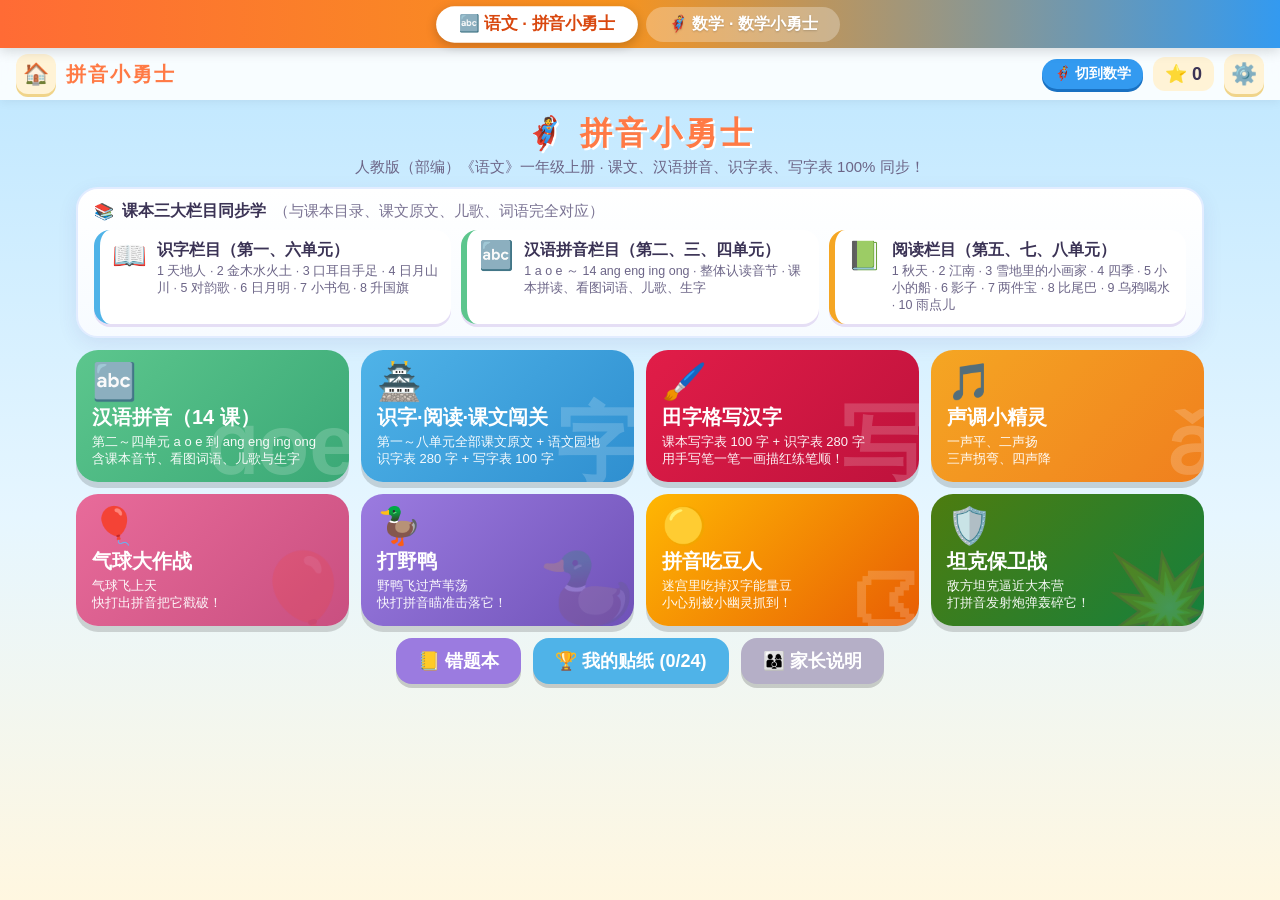
==== all.html @ 0b1629b4 "Add online all-in-one combo web page with live game switcher (all.html, combo.html)" ====
<!DOCTYPE html>
<html lang="zh-CN">
<head>
  <meta charset="UTF-8">
  <meta name="viewport" content="width=device-width, initial-scale=1.0, maximum-scale=1.0, user-scalable=no, viewport-fit=cover">
  <meta name="apple-mobile-web-app-capable" content="yes">
  <meta name="apple-mobile-web-app-status-bar-style" content="default">
  <meta name="apple-mobile-web-app-title" content="一年级小勇士">
  <meta name="mobile-web-app-capable" content="yes">
  <link rel="manifest" href="manifest.json">
  <title>一年级小勇士 · 拼音+数学二合一</title>
  <style>
    * { box-sizing: border-box; -webkit-tap-highlight-color: transparent; }
    html, body {
      margin: 0; padding: 0; width: 100%; height: 100%;
      overflow: hidden;
      font-family: 'PingFang SC', 'Hiragino Sans GB', 'Microsoft YaHei', sans-serif;
      background: #b8ecff;
    }
    .switch-bar {
      height: 48px;
      background: linear-gradient(90deg, #ff6b35 0%, #f7931e 48%, #339af0 100%);
      display: flex;
      align-items: center;
      justify-content: center;
      gap: 12px;
      padding: 0 12px;
      box-shadow: 0 3px 12px rgba(0,0,0,.15);
      position: relative;
      z-index: 9999;
    }
    .sw-btn {
      border: none;
      border-radius: 999px;
      padding: 7px 22px;
      font-size: 16px;
      font-weight: 900;
      cursor: pointer;
      background: rgba(255, 255, 255, 0.28);
      color: #ffffff;
      transition: all .18s cubic-bezier(0.2, 0.8, 0.2, 1);
      display: inline-flex;
      align-items: center;
      gap: 6px;
      text-shadow: 0 1px 2px rgba(0,0,0,.18);
    }
    .sw-btn:hover {
      background: rgba(255, 255, 255, 0.4);
      transform: translateY(-1px);
    }
    .sw-btn:active {
      transform: translateY(1px);
    }
    .sw-btn.active {
      background: #ffffff;
      color: #d9480f;
      box-shadow: 0 3px 10px rgba(0,0,0,.22);
      transform: scale(1.04);
      text-shadow: none;
    }
    .sw-btn.math.active {
      color: #1971c2;
    }
    .game-frame {
      width: 100%;
      height: calc(100% - 48px);
      border: none;
      display: block;
      background: #b8ecff;
    }
  </style>
</head>
<body>
  <div class="switch-bar">
    <button id="btnPinyin" class="sw-btn active" onclick="switchGame('pinyin')">🔤 语文 · 拼音小勇士</button>
    <button id="btnMath" class="sw-btn math" onclick="switchGame('math')">🦸‍♂️ 数学 · 数学小勇士</button>
  </div>
  <iframe id="pinyinFrame" class="game-frame" src="index.html" allow="autoplay"></iframe>
  <iframe id="mathFrame" class="game-frame" src="math.html" allow="autoplay" style="display:none"></iframe>

  <script>
    const pinyinFrame = document.getElementById('pinyinFrame');
    const mathFrame = document.getElementById('mathFrame');
    const btnPinyin = document.getElementById('btnPinyin');
    const btnMath = document.getElementById('btnMath');

    function switchGame(which) {
      const isPinyin = which === 'pinyin';
      btnPinyin.classList.toggle('active', isPinyin);
      btnMath.classList.toggle('active', !isPinyin);
      pinyinFrame.style.display = isPinyin ? 'block' : 'none';
      mathFrame.style.display = isPinyin ? 'none' : 'block';
      if (history.replaceState) history.replaceState(null, '', '#' + which);

      // 切换标签时静音非活动游戏
      try {
        if (isPinyin && mathFrame.contentWindow) {
          if (mathFrame.contentWindow.speechSynthesis) mathFrame.contentWindow.speechSynthesis.cancel();
          const mathAudio = mathFrame.contentDocument.querySelector('audio');
          if (mathAudio) mathAudio.pause();
        } else if (!isPinyin && pinyinFrame.contentWindow) {
          if (pinyinFrame.contentWindow.speechSynthesis) pinyinFrame.contentWindow.speechSynthesis.cancel();
          const pyAudio = pinyinFrame.contentDocument.querySelector('audio');
          if (pyAudio) pyAudio.pause();
        }
      } catch (e) {}
    }

    window.addEventListener('load', () => {
      if (location.hash === '#math') switchGame('math');
    });

    // 接收子 iframe 内点击顶栏跳转时的事件，平滑原地切换
    window.addEventListener('message', e => {
      if (e.data === 'switch:math') switchGame('math');
      if (e.data === 'switch:pinyin') switchGame('pinyin');
    });

    if ('serviceWorker' in navigator && (location.protocol === 'https:' || location.hostname === 'localhost')) {
      navigator.serviceWorker.register('./sw.js').catch(() => {});
    }
  </script>
</body>
</html>
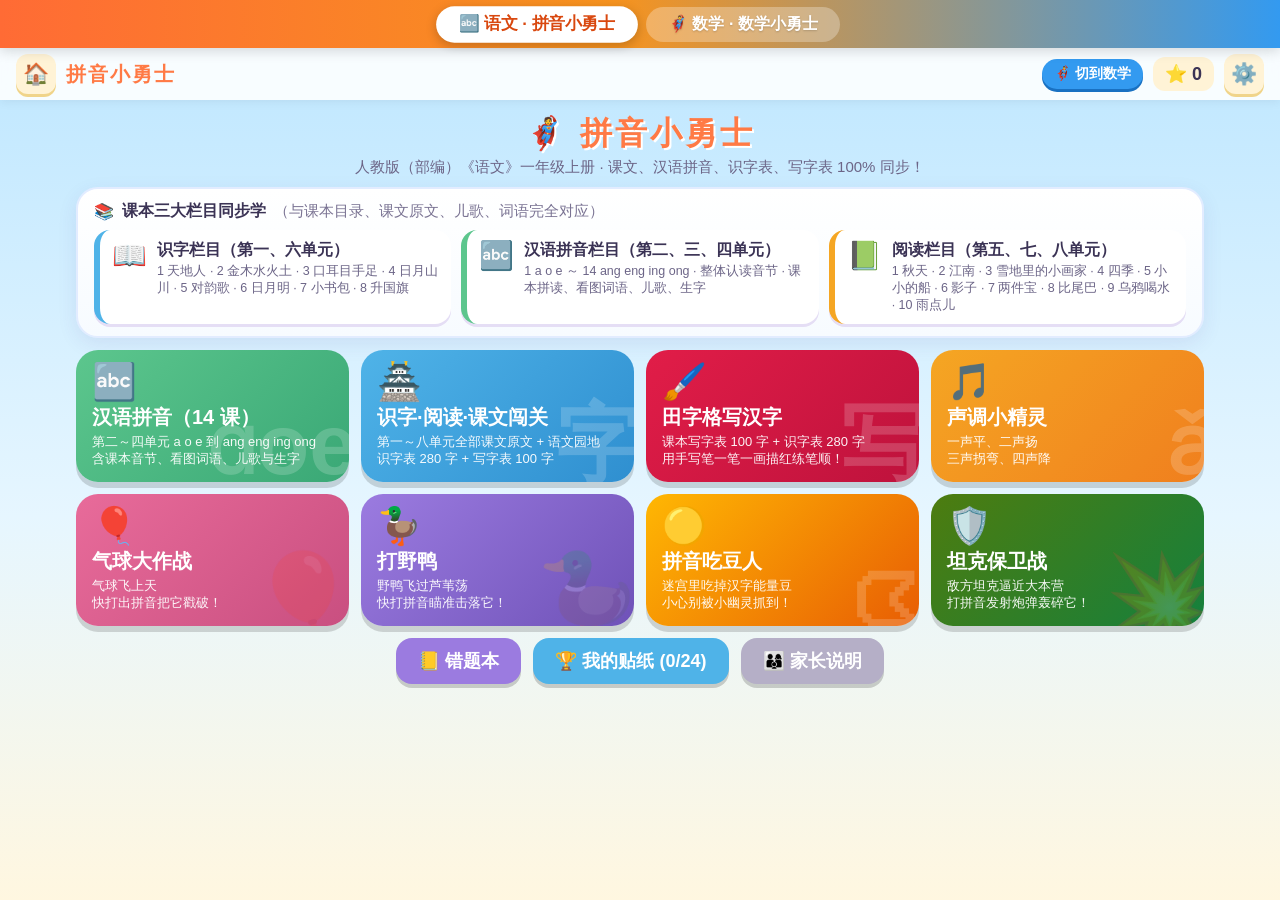
==== commit b3a54fdd: "Unify pinyin and math speech with bundled neural TTS" ====
--- a/all.html
+++ b/all.html
@@ -75,8 +75,8 @@
     <button id="btnPinyin" class="sw-btn active" onclick="switchGame('pinyin')">🔤 语文 · 拼音小勇士</button>
     <button id="btnMath" class="sw-btn math" onclick="switchGame('math')">🦸‍♂️ 数学 · 数学小勇士</button>
   </div>
-  <iframe id="pinyinFrame" class="game-frame" src="index.html" allow="autoplay"></iframe>
-  <iframe id="mathFrame" class="game-frame" src="math.html" allow="autoplay" style="display:none"></iframe>
+  <iframe id="pinyinFrame" class="game-frame" src="index.html?v=tts3" allow="autoplay"></iframe>
+  <iframe id="mathFrame" class="game-frame" src="math.html?v=tts3" allow="autoplay" style="display:none"></iframe>
 
   <script>
     const pinyinFrame = document.getElementById('pinyinFrame');
@@ -92,18 +92,10 @@
       mathFrame.style.display = isPinyin ? 'none' : 'block';
       if (history.replaceState) history.replaceState(null, '', '#' + which);
 
-      // 切换标签时静音非活动游戏
-      try {
-        if (isPinyin && mathFrame.contentWindow) {
-          if (mathFrame.contentWindow.speechSynthesis) mathFrame.contentWindow.speechSynthesis.cancel();
-          const mathAudio = mathFrame.contentDocument.querySelector('audio');
-          if (mathAudio) mathAudio.pause();
-        } else if (!isPinyin && pinyinFrame.contentWindow) {
-          if (pinyinFrame.contentWindow.speechSynthesis) pinyinFrame.contentWindow.speechSynthesis.cancel();
-          const pyAudio = pinyinFrame.contentDocument.querySelector('audio');
-          if (pyAudio) pyAudio.pause();
-        }
-      } catch (e) {}
+      // Audio 由共享配音播放器管理，不一定挂在 DOM 中。
+      const inactiveFrame = isPinyin ? mathFrame : pinyinFrame;
+      try { inactiveFrame.contentWindow.TeacherVoice?.stop(); } catch (e) {}
+
     }
 
     window.addEventListener('load', () => {
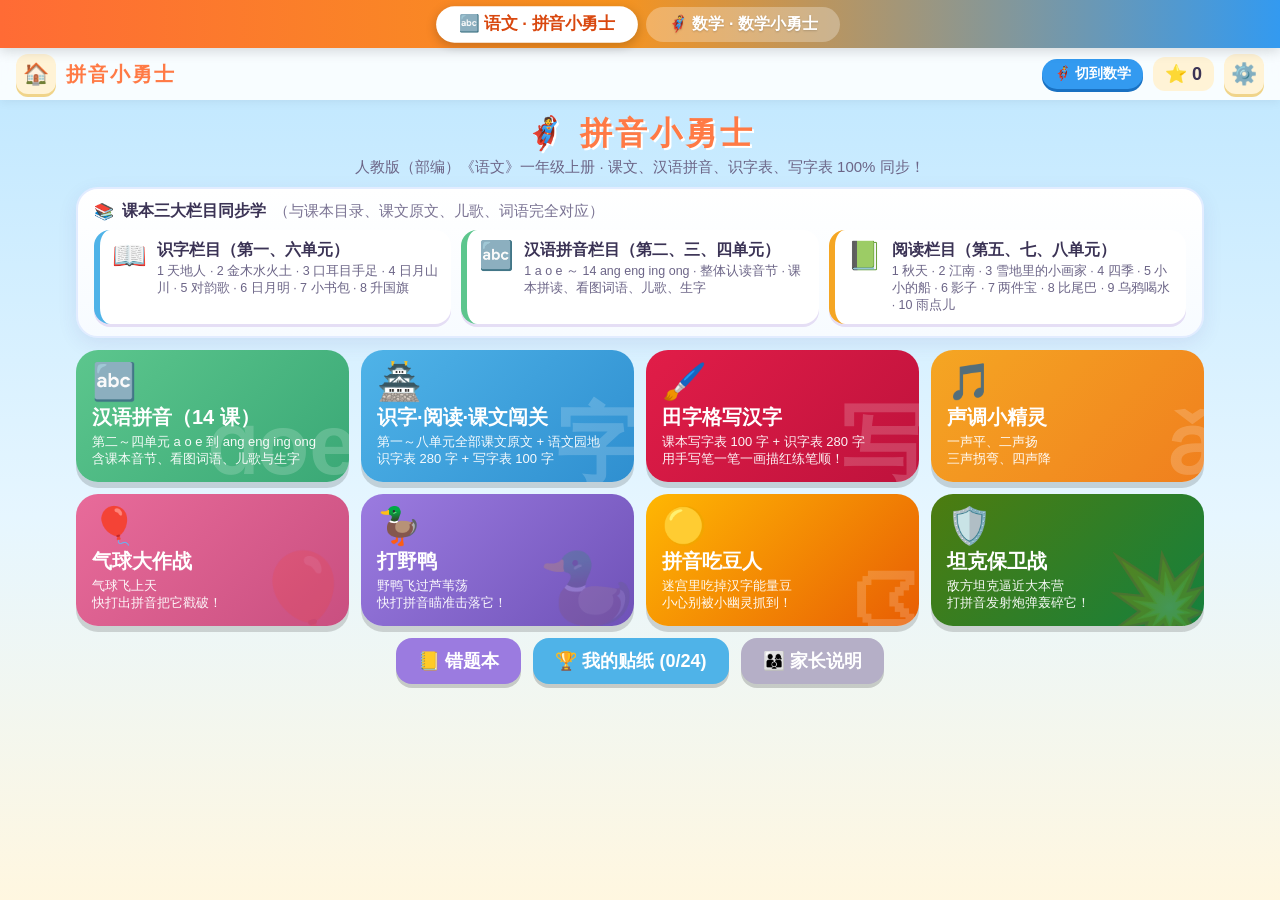
==== commit 83a59868: "升级游戏画面、音效和拼音声调" ====
--- a/all.html
+++ b/all.html
@@ -94,7 +94,7 @@
 
       // Audio 由共享配音播放器管理，不一定挂在 DOM 中。
       const inactiveFrame = isPinyin ? mathFrame : pinyinFrame;
-      try { inactiveFrame.contentWindow.TeacherVoice?.stop(); } catch (e) {}
+      try { inactiveFrame.contentWindow.TeacherVoice?.stop(); inactiveFrame.contentWindow.ArcadeFX?.stop(); } catch (e) {}
 
     }
 
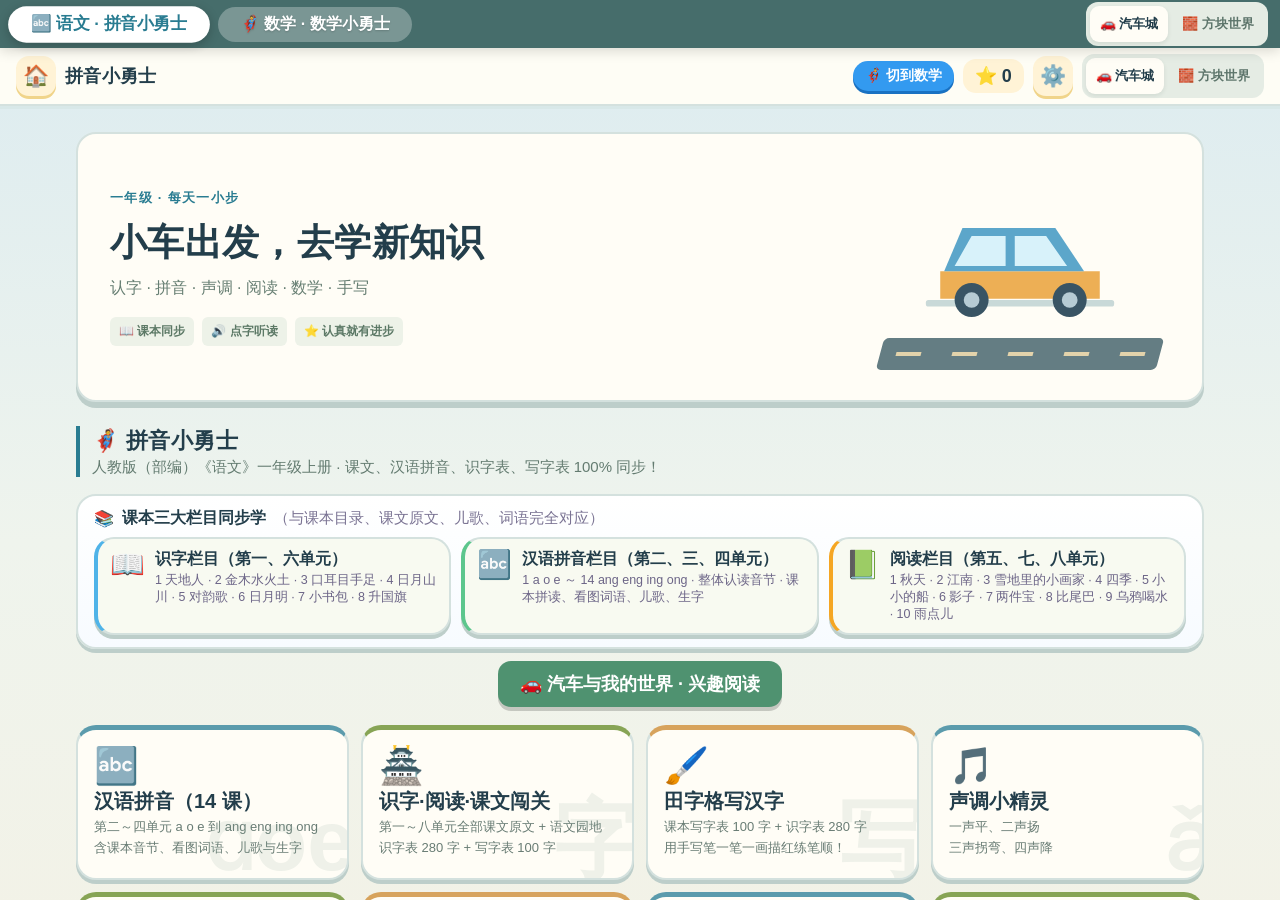
==== commit 9b5910aa: "新增汽车方块主题学习与700道分章练习，题目仅逐字点读" ====
--- a/all.html
+++ b/all.html
@@ -69,6 +69,7 @@
       background: #b8ecff;
     }
   </style>
+<link rel="stylesheet" href="learning-theme.css?v=worlds1">
 </head>
 <body>
   <div class="switch-bar">
@@ -78,11 +79,13 @@
   <iframe id="pinyinFrame" class="game-frame" src="index.html?v=tts3" allow="autoplay"></iframe>
   <iframe id="mathFrame" class="game-frame" src="math.html?v=tts3" allow="autoplay" style="display:none"></iframe>
 
+  <script src="learning-theme.js?v=worlds1"></script>
   <script>
     const pinyinFrame = document.getElementById('pinyinFrame');
     const mathFrame = document.getElementById('mathFrame');
     const btnPinyin = document.getElementById('btnPinyin');
     const btnMath = document.getElementById('btnMath');
+    window.LearningTheme?.setSoundProvider(()=>{try{return (location.hash==='#math'?mathFrame:pinyinFrame).contentWindow.LearningTheme?.isSoundEnabled()??false;}catch{return false;}});
 
     function switchGame(which) {
       const isPinyin = which === 'pinyin';
--- a/learning-theme.css
+++ b/learning-theme.css
@@ -0,0 +1,25 @@
+/* 原创汽车与方块主题；课文和拼音使用清晰的标准字体。 */
+:root{--world-ink:#233e4b;--world-accent:#297c91;--world-paper:#fffdf6;--world-edge:#d4e1de;--world-shadow:#bdceca;--world-radius:20px;--ink:var(--world-ink)}
+html[data-learning-theme="blocks"]{--world-ink:#30472b;--world-accent:#4c7d3d;--world-paper:#fffbee;--world-edge:#bfd09d;--world-shadow:#8fa471;--world-radius:5px}
+html[data-learning-theme] body{background:linear-gradient(#ddecf0 0,#eff4ed 46%,#f4f1e4 100%);color:var(--world-ink)}
+html[data-learning-theme="blocks"] body{background:linear-gradient(90deg,#d9e7c34d 1px,transparent 1px),linear-gradient(#d9e7c34d 1px,transparent 1px),linear-gradient(#cfe4e3,#eff4de 58%,#efe7cf);background-size:36px 36px,36px 36px,100% 100%}
+html[data-learning-theme] .topbar{background:#fffdf5f5;border-bottom:2px solid var(--world-edge);box-shadow:0 3px 0 #bed0c52e;gap:9px;flex-wrap:wrap}
+html[data-learning-theme] .topbar .title{color:var(--world-ink);letter-spacing:.02em;font-size:18px}
+.learning-theme-picker{display:flex;gap:4px;padding:4px;background:#e5ece4;border-radius:12px;flex-shrink:0}.learning-theme-picker button{border:0;background:transparent;color:#5d756b;border-radius:9px;padding:8px 10px;min-height:36px;font-weight:800;font-size:13px;white-space:nowrap}.learning-theme-picker button[aria-pressed=true]{background:var(--world-paper);color:var(--world-ink);box-shadow:0 2px 4px #2e473c1a}
+html[data-learning-theme="cars"] .blocks-only,html[data-learning-theme="blocks"] .cars-only{display:none!important}
+html[data-learning-theme] .cloud{opacity:.24;animation:none}html[data-learning-theme="blocks"] .cloud,html[data-learning-theme="blocks"] .cloud:before,html[data-learning-theme="blocks"] .cloud:after{border-radius:0}
+.interest-hero{position:relative;margin:16px 0 24px;display:grid;grid-template-columns:1fr 290px;align-items:center;padding:30px 32px;border-radius:var(--world-radius);border:2px solid var(--world-edge);background:var(--world-paper);box-shadow:0 6px 0 var(--world-shadow);overflow:hidden;min-height:220px}.interest-kicker{color:var(--world-accent);font-size:13px;font-weight:800;letter-spacing:.1em}.interest-hero h1{margin:13px 0 12px;font-size:clamp(25px,3.8vw,37px);line-height:1.25;color:var(--world-ink);letter-spacing:.01em}.interest-hero p{font-size:16px;color:#667e72;margin:8px 0}.interest-tags{display:flex;flex-wrap:wrap;gap:8px;margin-top:18px}.interest-tags span{font-size:12px;font-weight:700;background:#edf2e8;color:#5c7966;border-radius:6px;padding:6px 9px}.interest-art{position:relative;max-width:280px}.interest-art>span>svg{width:100%;height:170px;position:relative;z-index:1}.interest-road{height:32px;border-radius:5px;background:#647d83;display:flex;align-items:center;justify-content:space-around;transform:skewX(-15deg)}.interest-road i{height:4px;width:25px;background:#f1ddb0}html[data-learning-theme="blocks"] .interest-road{transform:none;background:#6b994a;border-top:8px solid #97bb5c;border-bottom:7px solid #a27d53;border-radius:0;height:38px}.interest-road i{opacity:.9}html[data-learning-theme="blocks"] .interest-road i{background:#b29b62;height:6px;width:17px}
+html[data-learning-theme] .hero h1{color:var(--world-ink);font-size:22px;text-shadow:none;letter-spacing:.02em}html[data-learning-theme] .hero p{color:#637b70}.interest-hero+.hero{margin:0 0 17px;text-align:left;border-left:4px solid var(--world-accent);padding-left:12px}
+html[data-learning-theme] :is(.mode-card,.lesson-card,.tb-btn,.card,.ql-mode,.ql-skill,.ql-question,.ql-finish){border-radius:var(--world-radius);box-shadow:0 4px 0 var(--world-shadow);border:2px solid var(--world-edge)}
+html[data-learning-theme] .mode-card{background:var(--world-paper)!important;color:var(--world-ink);border-top:5px solid var(--c,#5e9c8f);transition:transform .12s;min-height:155px}.mode-card:nth-child(3n){--c:#d7a35c}.mode-card:nth-child(3n+1){--c:#5b9bac}.mode-card:nth-child(3n+2){--c:#87a455}html[data-learning-theme] .mode-card h2{font-size:20px}html[data-learning-theme] .mode-card p{color:#60756d;font-size:13px;line-height:1.6}html[data-learning-theme] .mode-card .big-bg{color:#8caa9e;opacity:.14}html[data-learning-theme] .mode-card:hover{transform:translateY(-2px)}html[data-learning-theme="blocks"] .mode-card{border-top-width:8px}
+html[data-learning-theme] .tb-btn{background:#f8faf1;color:var(--world-ink);border-left:4px solid var(--c,#739889)}html[data-learning-theme] .tb-title{color:var(--world-ink)}html[data-learning-theme] .lesson-card{background:var(--world-paper)}html[data-learning-theme] .unit-title{background:var(--world-accent)!important;border-radius:var(--world-radius);padding:13px 17px;color:white}html[data-learning-theme] :is(.btn,.cat-tab,.icon-btn,.star-count){border-radius:calc(var(--world-radius) * .65)}html[data-learning-theme="blocks"] :is(.btn,.cat-tab,.icon-btn,.star-count){box-shadow:3px 3px 0 #617e534d}html[data-learning-theme] .btn.blue{background:#387e96}html[data-learning-theme] .btn.green{background:#4f9270}html[data-learning-theme] .btn.orange{background:#ac793b}.switch-bar{background:#466d6b!important}.switch-bar .learning-theme-picker{margin-left:auto}.switch-bar .sw-btn.active{color:var(--world-accent)}
+html[data-learning-theme] .ql-shell{max-width:1000px}.ql-home-heading{display:flex;align-items:center;gap:18px}.ql-unit-icon{width:94px;min-width:94px}.ql-unit-icon svg{width:100%}.ql-home-heading h1{font-size:clamp(24px,3.3vw,34px);margin:6px 0}.ql-home-heading p{color:#647e71;line-height:1.6}.ql-breadcrumb{display:flex;gap:10px;align-items:center;flex-wrap:wrap;margin-bottom:20px;font-size:14px;color:#6b8177}.ql-chapters{display:grid;grid-template-columns:repeat(5,minmax(0,1fr));gap:10px;margin:20px 0}.ql-chapter{display:flex;flex-direction:column;align-items:flex-start;gap:7px;border:2px solid var(--world-edge);border-radius:var(--world-radius);padding:13px;background:#fffdf7;min-height:110px;text-align:left;color:var(--world-ink)}.ql-chapter[aria-pressed=true]{border-color:var(--world-accent);background:#e9f3e6;box-shadow:0 3px 0 var(--world-shadow)}.ql-chapter small{font-size:11px;color:#6e8577}.ql-chapter strong{font-size:16px;line-height:1.4}.ql-chapter-num{font-size:12px;font-weight:800;color:var(--world-accent)}.ql-source{font-size:12px;color:#728474;line-height:1.7}.ql-source a{color:#487c78}.ql-story{padding:22px;background:var(--world-paper);border:2px solid var(--world-edge);border-radius:var(--world-radius);margin:20px 0}.ql-story-header{display:flex;justify-content:space-between;align-items:center;gap:10px;margin-bottom:14px}.ql-story-header h2{font-size:19px;margin:0}.ql-story-line{line-height:2.5;margin:9px 0}.ql-word-strip{display:flex;flex-wrap:wrap;gap:13px;margin-top:15px}.ql-word{padding:8px 11px;border-radius:10px;background:#eaf2e8;border:1px solid #d1e2d3}.ql-mode-count{font-size:12px!important;color:#7d8f7e}.ql-theme-scene{display:flex;align-items:center;gap:12px;background:#e7eee3;border-radius:12px;padding:8px 14px;margin:16px 0;color:#5c7568;font-size:13px;font-weight:800}.ql-theme-scene svg{width:72px;height:50px}.ql-lesson-route{font-size:12px;color:#819080}
+.ql-read-char{display:inline-block;border:0;background:transparent;box-shadow:none!important;color:inherit;padding:0 2px;margin:0;vertical-align:baseline;border-radius:5px!important;font-size:inherit;font-weight:inherit;line-height:inherit;min-width:1.1em}.ql-read-char ruby{ruby-align:center}.ql-read-char rt{font:500 .48em/1.4 var(--py-font);color:#5c7d76;letter-spacing:0}.ql-read-char:hover,.ql-read-char:focus-visible{background:#e7f1cf;outline:2px solid #9bb964;outline-offset:1px}.ql-read-char:active{background:#cddfae;transform:translateY(1px)}.ql-read-syl{font:inherit;color:#296f81;border:0;border-bottom:1px dashed #9cbcb9;background:transparent;padding:1px 3px;cursor:pointer}.ql-reading{font-size:22px}.ql-question h2{line-height:2.45!important;font-size:clamp(21px,3.2vw,27px)}.ql-reading-punctuation{margin:0 3px}.ql-read-char.active{background:#e7f1cf}.ql-picture{margin:16px 0;padding:20px;background:#f7f9f0;border:2px dashed #d1dfce;border-radius:var(--world-radius)}.ql-picture-caption{font-size:15px;color:#607e6c;font-weight:800;text-align:center;margin-bottom:14px}.ql-picture-items{display:flex;align-items:center;justify-content:center;flex-wrap:wrap;gap:16px}.ql-picture-items.stack{flex-direction:column;gap:0}.ql-picture-items.row{flex-wrap:nowrap}.ql-picture-items.joined{gap:3px;flex-wrap:nowrap}.ql-figure{display:flex;flex-direction:column;align-items:center;justify-content:center;min-width:0;flex:0 1 145px;margin:0}.ql-figure svg{display:block;max-width:145px;max-height:120px;width:100%;filter:drop-shadow(0 5px 3px #526e5f12)}.ql-figure .ql-emoji{font-size:62px;line-height:1.5}.ql-figure figcaption{font-size:19px;line-height:2.2;text-align:center;max-width:100%;overflow-wrap:anywhere}.ql-picture-items.row .ql-figure{flex:1;max-width:145px}.ql-picture-items.joined .ql-figure{flex:1;max-width:110px}.ql-picture-items.stack .ql-figure{flex:0 0 auto;height:85px}.ql-picture-items.stack .ql-figure svg{width:110px;height:85px}.ql-choice-panel{display:flex;align-items:center;gap:12px;flex:1;padding:12px 14px;border:2px solid var(--world-edge);border-radius:var(--world-radius);background:var(--world-paper)}.ql-option-reading{font-size:19px;line-height:2.4;flex:1;min-width:0}.ql-choice-panel .ql-choice{flex:none;min-width:62px;width:62px;padding:9px 8px;font-size:15px;min-height:48px;text-align:center;background:#e9f1e3;border:1px solid #c5d7be;border-radius:10px}.ql-choice-panel.correct{border-color:#6fa673;background:#eaf7e9}.ql-choice-panel.try-again{border-color:#d7b670}.ql-option-row{align-items:stretch}.ql-feedback .ql-reading{font-size:20px;line-height:2.4}.ql-modes{margin-top:17px}.ql-listen{background:var(--world-paper)}.ql-reading-help{font-size:13px;font-weight:700;color:#6b8a7a;margin:10px 0}
+@media(max-width:800px){.interest-hero{grid-template-columns:1fr 180px;padding:22px}.interest-art>span>svg{height:140px}.learning-theme-picker button span{display:none}.ql-chapters{grid-template-columns:repeat(3,minmax(0,1fr))}.ql-home-heading h1{font-size:24px}.ql-picture{padding:12px}.ql-picture-items{gap:8px}}
+@media(max-width:520px){.interest-hero{grid-template-columns:1fr;padding:20px;gap:10px}.interest-art{width:190px;margin:auto}.interest-art>span>svg{height:110px}.interest-hero h1{font-size:27px}.interest-tags{margin-top:12px}.ql-chapters{grid-template-columns:repeat(2,minmax(0,1fr))}.ql-unit-icon{width:64px;min-width:64px}.ql-choice-panel{padding:9px;gap:7px}.ql-choice-panel .ql-choice{width:48px;min-width:48px;font-size:13px}.ql-option-reading{font-size:18px}.ql-picture-items.row .ql-figure svg{height:80px}.ql-picture-items .ql-figure{flex-basis:100px}.ql-picture-items.row .ql-emoji{font-size:38px}.ql-story{padding:14px}.ql-reading{font-size:21px}.ql-round-head{font-size:13px}.ql-star-trail small{font-size:11px}.topbar{padding:6px 8px!important}.topbar .title{font-size:15px!important}.topbar #btnSwitchGame{font-size:12px!important;padding:6px!important}.learning-theme-picker button{padding:6px;font-size:17px}}
+@media(prefers-reduced-motion:reduce){.interest-art,.mode-card{animation:none!important;transition:none!important}}
+.ql-stimulus{display:grid;grid-template-columns:minmax(0,1.25fr) minmax(0,1fr);gap:15px;margin-bottom:18px;align-items:stretch}.ql-stimulus .ql-question{margin:0;padding:18px}.ql-stimulus .ql-picture{margin:0;display:flex;flex-direction:column;justify-content:center;padding:14px}.ql-stimulus .ql-picture-caption .ql-reading{font-size:16px}.ql-stimulus .ql-question .ql-reading{font-size:25px}.ql-stimulus .ql-question h2{margin:12px 0;line-height:2.35!important}.ql-stimulus .ql-figure{flex-basis:110px}.ql-stimulus .ql-figure figcaption .ql-reading{font-size:18px}.ql-stimulus .ql-figure svg{max-height:100px}.ql-option-reading .ql-reading{font-size:20px}@media(max-width:650px){.ql-stimulus{grid-template-columns:1fr}.ql-stimulus .ql-picture-items{max-height:none}.ql-stimulus .ql-question .ql-reading{font-size:23px}}
+.ql-reference{border:1px solid var(--world-edge);border-radius:var(--world-radius);padding:12px 16px;background:var(--world-paper);margin-top:16px}.ql-reference summary{font-size:15px;font-weight:800;color:var(--world-accent);cursor:pointer;min-height:32px}.ql-reference .ql-reading{font-size:21px}
+@media(max-width:520px){html[data-learning-theme] .topbar{flex-wrap:nowrap;gap:5px}html[data-learning-theme] .topbar .title{min-width:0;white-space:nowrap;overflow:hidden;text-overflow:ellipsis;letter-spacing:0;font-size:14px!important}.topbar .icon-btn{width:34px;min-width:34px;height:36px}.topbar .star-count{font-size:14px;padding:6px;white-space:nowrap}.topbar .learning-theme-picker{padding:2px;gap:0}.topbar .learning-theme-picker button{padding:5px;min-width:29px;min-height:32px}}
+@media(max-width:520px){.switch-bar{gap:6px!important;padding:0 6px!important}.switch-bar .sw-btn{min-width:0;flex:1;font-size:12px!important;padding:7px 6px!important;justify-content:center;white-space:nowrap}.switch-bar .learning-theme-picker{flex:none;gap:0;padding:2px}.switch-bar .learning-theme-picker button{min-width:28px;padding:5px}.switch-bar .learning-theme-picker button span{display:none}}
+.ql-choice-panel .ql-choice{width:74px;min-width:74px;border-radius:var(--world-radius)}@media(max-width:520px){.ql-choice-panel .ql-choice{width:58px;min-width:58px}}
